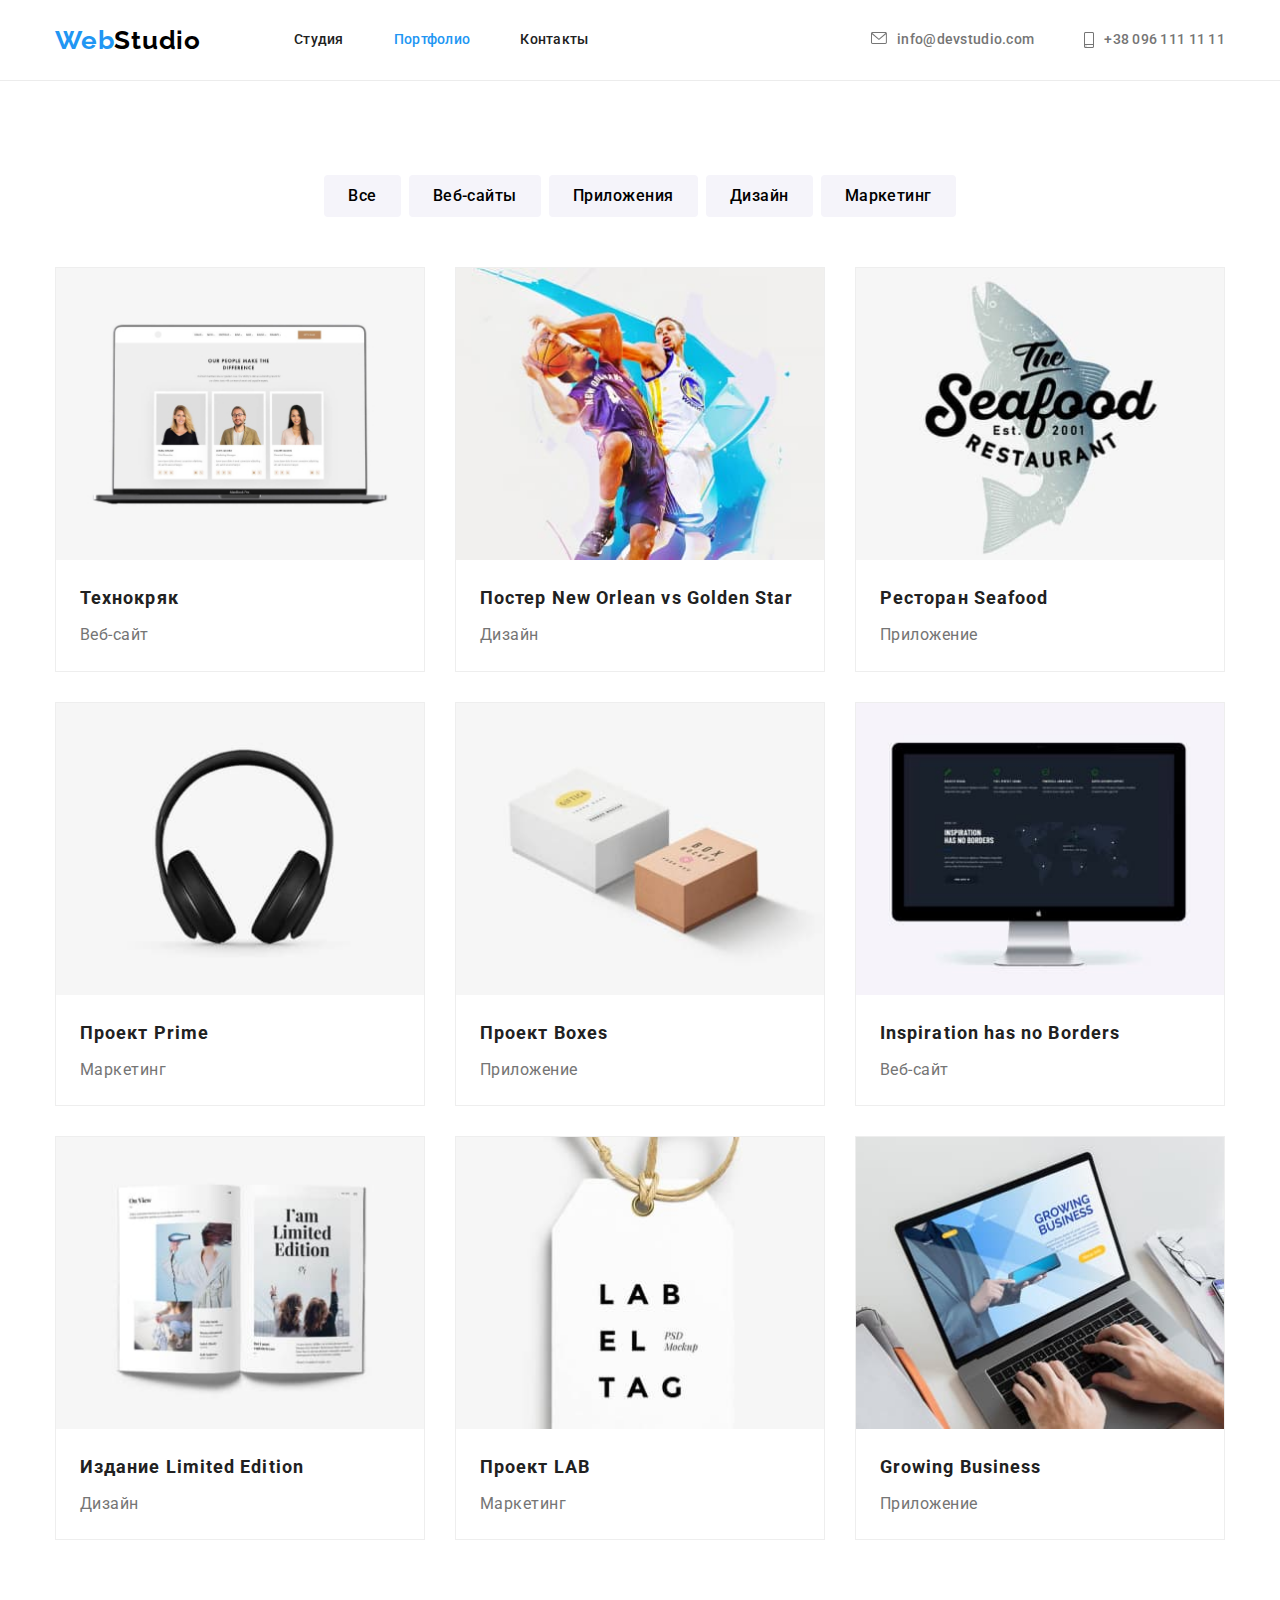
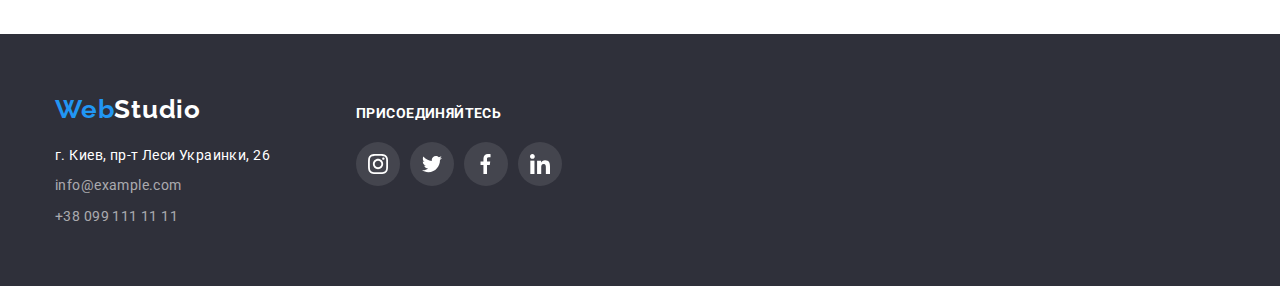
==== portfolio.html @ d99b5629 "Copy hw4" ====
<!DOCTYPE html>
<html lang="ru">

<head>
    <meta charset="UTF-8">
    <meta http-equiv="X-UA-Compatible" content="IE=edge">
    <meta name="viewport" content="width=device-width, initial-scale=1.0">
    <title>WebStudio</title>
    <link rel="preconnect" href="https://fonts.googleapis.com">
    <link rel="preconnect" href="https://fonts.gstatic.com" crossorigin>
    <link href="https://fonts.googleapis.com/css2?family=Raleway:wght@700&family=Roboto:wght@400;500;700;900&display=swap" rel="stylesheet">
    <link rel="stylesheet" href="https://cdnjs.cloudflare.com/ajax/libs/modern-normalize/1.1.0/modern-normalize.min.css">
    <link rel="stylesheet" href="./css/styles.css">

</head>

<body>
    <!-- Header-->

    <header class="header">
        <div class="container">
            <nav class="nav">
                <a class="logo" href="./index.html"><span class="logo-mod-color">Web</span>Studio</a>
                <ul class="site-nav">
                    <li class="site-nav-item"><a href="" class="site-nav-link">Студия</a></li>
                    <li class="site-nav-item"><a href="./portfolio.html" class="site-nav-link active">Портфолио</a></li>
                    <li class="site-nav-item"><a href="" class="site-nav-link">Контакты</a></li>
                </ul>
            </nav>
            <ul class="contacts">
                <li class="contacts-item">
                    <a href="mailto:info@devstudio.com" class="contacts-link mail">
                        <svg class="contacts-link-icon" width="16" height="12">
                            <use href="./images/icons.svg#icon-mail">
                            </use>
                        </svg>
                        info@devstudio.com</a>
                </li>
                <li class="contacts-item"><a href="tel:+380961111111" class="contacts-link phone">
                        <svg class="contacts-link-icon" width="10" height="16">
                            <use href="./images/icons.svg#icon-smartphone">
                            </use>
                        </svg>
                        +38 096 111 11 11</a></li>
    
            </ul>
        </div>
    </header>

    

    <!-- Main -->

    <!-- Our projects -->

    <main>
        <section class="section">
            <div class="container portfolio">
                <h1 class="our-projects-section-title visually-hidden">Наши проекты</h1>
                <ul class="our-projects-button-list">
                    <li class="our-projects-button-list-item"><button type="button" class="button-filter">Все</button></li>
                    <li class="our-projects-button-list-item"><button type="button" class="button-filter">Веб-сайты</button></li>
                    <li class="our-projects-button-list-item"><button type="button" class="button-filter">Приложения</button></li>
                    <li class="our-projects-button-list-item"><button type="button" class="button-filter">Дизайн</button></li>
                    <li class="our-projects-button-list-item"><button type="button" class="button-filter">Маркетинг</button></li>
                </ul>
                <ul class="our-projects-list">
                    <li class="our-projects-list-item">
                        <a href="" class="our-projects-list-item-link">
                            <img class="our-projects-list-photo" src="./images/our-portfolio-images/img1.jpg" width="370" alt="Фото проекта 1">
                            <div class="our-projects-list-item-text">
                                <h2 class="project-title">Технокряк</h2>
                                <p class="project-type">Веб-сайт</p>
                            </div>
                        </a>
                    </li>
                    <li class="our-projects-list-item">
                        <a href="" class="our-projects-list-item-link">
                            <img class="our-projects-list-photo" src="./images/our-portfolio-images/img2.jpg" width="370" alt="Фото проекта 2">
                            <div class="our-projects-list-item-text">
                                <h2 class="project-title">Постер New Orlean vs Golden Star</h2>
                                <p class="project-type">Дизайн</p>
                            </div>
                        </a>
                    </li>
                    <li class="our-projects-list-item">
                        <a href="" class="our-projects-list-item-link">
                            <img class="our-projects-list-photo" src="./images/our-portfolio-images/img3.jpg" width="370" alt="Фото проекта 3">
                            <div class="our-projects-list-item-text">
                                <h2 class="project-title">Ресторан Seafood</h2>
                                <p class="project-type">Приложение</p>
                            </div>
                        </a>
                    </li>
                    <li class="our-projects-list-item">
                        <a href="" class="our-projects-list-item-link">
                            <img class="our-projects-list-photo" src="./images/our-portfolio-images/img4.jpg" width="370" alt="Фото проекта 4">
                            <div class="our-projects-list-item-text">
                                <h2 class="project-title">Проект Prime</h2>
                                <p class="project-type">Маркетинг</p>
                            </div>
                        </a>                       
                    </li>
                    <li class="our-projects-list-item">
                        <a href="" class="our-projects-list-item-link">
                            <img class="our-projects-list-photo" src="./images/our-portfolio-images/img5.jpg" width="370" alt="Фото проекта 5">
                            <div class="our-projects-list-item-text">
                                <h2 class="project-title">Проект Boxes</h2>
                                <p class="project-type">Приложение</p>
                            </div>
                        </a>                       
                    </li>
                    <li class="our-projects-list-item">
                        <a href="" class="our-projects-list-item-link">
                            <img class="our-projects-list-photo" src="./images/our-portfolio-images/img6.jpg" width="370" alt="Фото проекта 6">
                            <div class="our-projects-list-item-text">
                                <h2 class="project-title">Inspiration has no Borders</h2>
                                <p class="project-type">Веб-сайт</p>
                            </div>
                        </a>                       
                    </li>
                    <li class="our-projects-list-item">
                        <a href="" class="our-projects-list-item-link">
                            <img class="our-projects-list-photo" src="./images/our-portfolio-images/img7.jpg" width="370" alt="Фото проекта 7">
                            <div class="our-projects-list-item-text">
                                <h2 class="project-title">Издание Limited Edition</h2>
                                <p class="project-type">Дизайн</p>
                            </div>
                        </a>                       
                    </li>
                    <li class="our-projects-list-item">
                        <a href="" class="our-projects-list-item-link">
                            <img class="our-projects-list-photo" src="./images/our-portfolio-images/img8.jpg" width="370" alt="Фото проекта 8">
                            <div class="our-projects-list-item-text">
                                <h2 class="project-title">Проект LAB</h2>
                                <p class="project-type">Маркетинг</p>
                            </div>
                        </a>                       
                    </li>
                    <li class="our-projects-list-item">
                        <a href="" class="our-projects-list-item-link">
                            <img class="our-projects-list-photo" src="./images/our-portfolio-images/img9.jpg" width="370" alt="Фото проекта 9">
                            <div class="our-projects-list-item-text">
                                <h2 class="project-title">Growing Business</h2>
                                <p class="project-type">Приложение</p>
                            </div>
                        </a>                       
                    </li>
                </ul>
            </div>
        </section>
        
    </main>



    <!-- Footer  -->

    <footer class="footer">
        <div class="container">
            <div class="footer-address-section">
                <a class="logo bottom" href="./index.html"><span class="logo-mod-color">Web</span>Studio</a>
                <address>
                    <ul class="address">
                        <li class="address-list-item"><a href="https://goo.gl/maps/eCUYpjaDpkrnBJZcA" target="_blank"
                                rel="noopener noreferrer" class="adress-location">г. Киев, пр-т
                                Леси
                                Украинки, 26</a></li>
                        <li class="address-list-item"><a href="mailto:info@example.com"
                                class="adress-contacts-link">info@example.com</a></li>
                        <li class="address-list-item"><a href="tel:+380991111111" class="adress-contacts-link">+38 099 111
                                11 11</a>
                        </li>
                    </ul>
                </address>
            </div>
            <div class="footer-social-media-section">
                <p class="footer-social-media-title">Присоединяйтесь</p>
                <ul class="social-media-list">
                    <li class="social-media-item bottom">
                        <a href="">
                            <svg class="social-media-icon" width="20" height="20">
                                <use href="./images/icons.svg#icon-instagram"></use>
                            </svg>
                        </a>
                    </li>
                    <li class="social-media-item bottom">
                        <a href="">
                            <svg class="social-media-icon" width="20" height="20">
                                <use href="./images/icons.svg#icon-twitter"></use>
                            </svg>
                        </a>
                    </li>
                    <li class="social-media-item bottom">
                        <a href="">
                            <svg class="social-media-icon" width="20" height="20">
                                <use href="./images/icons.svg#icon-facebook"></use>
                            </svg>
                        </a>
                    </li>
                    <li class="social-media-item bottom">
                        <a href="">
                            <svg class="social-media-icon" width="20" height="20">
                                <use href="./images/icons.svg#icon-linkedin"></use>
                            </svg>
                        </a>
                    </li>
                </ul>
    
            </div>
    
        </div>
    </footer>
</body>

</html>
---- css/styles.css ----
:root {
  --main-background-color: #ffffff;
  --second-background-color: #2f303a;
  --third-background-color: #f5f4fa;
  --accent-color: #2196f3;
  --main-content-text-color: #212121;
  --second-content-text-color: #757575;
  --card-border-color: #eeeeee;
  --passive-icon-color: #afb1b8;
}

/* Global */

body {
  font-family: 'Roboto', sans-serif;
  background-color: var(--main-background-color);
  color: var(--main-content-text-color);
}

a {
  text-decoration: none;
  color: inherit;
}
ul {
  list-style: none;
  padding: 0;
  margin: 0;
}
h1,
h2,
h3,
p {
  margin: 0 0;
}
img {
  display: block;
  max-width: 100%;
  height: auto;
}
.container {
  margin: 0 auto;
  padding-left: 15px;
  padding-right: 15px;
  width: 1200px;
}
.section {
  padding-top: 94px;
  padding-bottom: 94px;
}
.card {
  box-shadow: 0px 1px 3px rgba(0, 0, 0, 0.12), 0px 1px 1px rgba(0, 0, 0, 0.14),
    0px 2px 1px rgba(0, 0, 0, 0.2);
}
.visually-hidden {
  position: absolute;
  width: 1px;
  height: 1px;
  margin: -1px;
  border: 0;
  padding: 0;
  white-space: nowrap;
  clip-path: inset(100%);
  clip: rect(0 0 0 0);
  overflow: hidden;
}

/* Header */

.header {
  border-bottom: 1px solid #ececec;
}
.header .container {
  display: flex;
}
.nav {
  display: flex;
  align-items: center;
}
.site-nav {
  display: flex;
  flex-direction: row;
  justify-content: space-between;
  align-items: center;
  margin-left: 93px;
}
.contacts {
  display: flex;
  flex-direction: row;
  justify-content: space-between;
  align-items: center;
  margin-left: auto;
}
.logo {
  font-family: 'Raleway', sans-serif;
  font-weight: 700;
  font-size: 26px;
  line-height: 1.17;
  letter-spacing: 0.03em;
  color: #000000;
}
.logo-mod-color {
  color: var(--accent-color);
}
.site-nav-item,
.contacts-item {
  margin-right: 50px;
}
.site-nav-item:last-child,
.contacts-item:last-child {
  margin-right: 0;
}

.site-nav-link,
.contacts-link {
  display: inline-flex;
  text-align: center;
  color: var(--main-content-text-color);
  font-weight: 500;
  font-size: 14px;
  line-height: 1.14;
  letter-spacing: 0.02em;
  padding: 32px 0px 32px;
}
.contacts-link-icon {
  margin-right: 10px;
  fill: currentColor;
}
.site-nav-link:hover,
.site-nav-link:focus {
  color: var(--accent-color);
}
.contacts-link {
  color: var(--second-content-text-color);
}
.contacts-link:hover,
.contacts-link:focus {
  color: var(--accent-color);
}

/* Main */

.hero {
  background-color: var(--second-background-color);
  max-width: 1600px;
  margin-left: auto;
  margin-right: auto;
  text-align: center;
  padding: 200px;
  background-image: linear-gradient(to right, rgba(47, 48, 58, 0.4), rgba(47, 48, 58, 0.4)),
    url(../images/hero/hero_background.jpg);
  background-position: center;
  background-repeat: no-repeat;
  background-size: cover;
}
.hero-title {
  width: 695px;
  color: var(--main-background-color);
  text-transform: uppercase;
  font-size: 44px;
  line-height: 1.36;
  letter-spacing: 0.06em;
  margin: 0 auto 30px auto;
}
.button {
  display: inline-block;
  padding: 10px 32px;
  border-radius: 4px;
  border: none;
  outline: none;
  background-color: var(--accent-color);
  color: var(--main-background-color);
  font-family: inherit;
  font-weight: 700;
  font-size: 16px;
  line-height: 1.88;
  letter-spacing: 0.06em;
  cursor: pointer;
}
.active {
  color: var(--accent-color);
}

/* Advantages section */

.advantages-section-list {
  display: flex;
  flex-direction: row;
  justify-content: space-between;
}
.advantages-section-item {
  display: inline-block;
  max-width: 270px;
}
.advantages-section-item-svg-background {
  display: flex;
  background-color: var(--third-background-color);
  border-radius: 4px;
  margin-bottom: 30px;
  justify-content: center;
}
.advantages-section-item-icon {
  height: 120px;
}
.advantages-section-title {
  margin-bottom: 10px;
  font-size: 14px;
  font-weight: 700;
  line-height: 1.17;
  text-align: left;
  letter-spacing: 0.03em;
  text-transform: uppercase;
}
.advantages-section-text {
  color: var(--second-content-text-color);
  font-size: 14px;
  font-weight: 400;
  line-height: 1.71;
  text-align: left;
  letter-spacing: 0.03em;
}

/* What we do section */

.section.works {
  padding-top: 0;
}

.section-title.works {
  font-size: 36px;
  line-height: 1.17;
  text-align: center;
  letter-spacing: 0.03em;
  margin-bottom: 50px;
}
.our-works-list {
  display: flex;
  flex-direction: row;
  justify-content: space-between;
}

/* Our team section */

.section.our-team {
  background-color: var(--third-background-color);
}
.our-team-section-title {
  text-align: center;
  margin-bottom: 50px;
  font-weight: 700;
  font-size: 36px;
  line-height: 1.17;
  letter-spacing: 0.03em;
}
.our-team-section-list {
  display: flex;
  flex-direction: row;
  justify-content: space-between;
}
.our-team-section-list-item {
  background-color: var(--main-background-color);
  border-radius: 4px;
}
.our-team-section-list-item-text {
  text-align: center;
  padding: 30px 32px;
}
.our-team-member-name {
  font-weight: 500;
  font-size: 16px;
  line-height: 1.17;
  letter-spacing: 0.03em;
  margin-bottom: 10px;
}
.our-team-member-position {
  color: var(--second-content-text-color);
  font-weight: 400;
  font-size: 16px;
  line-height: 1.17;
  letter-spacing: 0.03em;
  margin-bottom: 16px;
}
.social-media-list {
  display: flex;
  justify-content: space-between;
}
.social-media-item {
  width: 44px;
  height: 44px;
  padding: 12px;
  border-radius: 50%;
  color: var(--passive-icon-color);
}
.social-media-icon {
  fill: currentColor;
}
.social-media-item:hover,
.social-media-item:focus {
  color: var(--main-background-color);
  background-color: var(--accent-color);
  cursor: pointer;
}

/* Our clients */
.section-title.clients {
  font-weight: 700;
  font-size: 36px;
  line-height: 1.17;
  text-align: center;
  letter-spacing: 0.03em;
  margin-bottom: 50px;
}
.our-clients-list {
  display: flex;
  justify-content: space-between;
}
.our-clients-list-item {
  color: var(--passive-icon-color);
  display: flex;
  justify-content: center;
  align-items: center;
  width: 170px;
  height: 92px;
  border: 1px solid var(--passive-icon-color);
  border-radius: 4px;
  padding: 16px 32px;
}
.our-clients-icon {
  fill: currentColor;
}
.our-clients-list-item:hover,
.our-clients-list-item:focus {
  color: var(--accent-color);
  border-color: var(--accent-color);
  cursor: pointer;
}

/* Footer */

.footer {
  color: var(--main-background-color);
  background-color: var(--second-background-color);
  padding-top: 60px;
  padding-bottom: 60px;
}
.logo.bottom {
  display: inline-block;
  color: inherit;
  margin-bottom: 20px;
}
.address {
  width: 231px;
}
.adress-contacts-link,
.adress-location {
  display: inline-block;
  font-style: normal;
  font-weight: 400;
  font-size: 14px;
  line-height: 1.46;
  letter-spacing: 0.03em;
}
.address-list-item {
  margin-bottom: 10px;
}
.address-list-item:last-child {
  margin-bottom: 0;
}
.adress-contacts-link:hover,
.adress-contacts-link:focus {
  color: var(--accent-color);
}
.adress-contacts-link {
  color: rgba(255, 255, 255, 0.6);
}
.footer .container {
  display: flex;
  align-items: baseline;
}
.footer-social-media-section {
  width: 206px;
  margin-left: 70px;
}
.footer-social-media-title {
  font-weight: 700;
  font-size: 14px;
  line-height: 1.14;
  letter-spacing: 0.03em;
  text-transform: uppercase;

  margin-bottom: 20px;
}
.social-media-item.bottom {
  background-color: rgba(255, 255, 255, 0.1);
  color: currentColor;
}
.social-media-item.bottom:hover,
.social-media-item.bottom:focus {
  background-color: var(--accent-color);
  cursor: pointer;
}
/* Portfolio */

/* Our projects */

.our-projects-button-list {
  display: flex;
  justify-content: center;
  margin-bottom: 50px;
}
.button-filter {
  background-color: var(--third-background-color);
  font-family: inherit;
  font-weight: 500;
  font-size: 16px;
  line-height: 1.63;
  letter-spacing: 0.03em;
  padding: 6px 22px;
  border-radius: 4px;
  border-color: transparent;
  cursor: pointer;
}

.our-projects-button-list-item:not(:last-child) {
  margin-right: 8px;
}
.button-filter:hover,
.button-filter:focus {
  background-color: var(--accent-color);
  color: var(--main-background-color);
  box-shadow: 0px 3px 1px rgba(0, 0, 0, 0.1), 0px 1px 2px rgba(0, 0, 0, 0.08),
    0px 2px 2px rgba(0, 0, 0, 0.12);
}

/* Our projects */
.our-projects-list {
  display: flex;
  flex-direction: row;
  flex-wrap: wrap;
}
.our-projects-list-item-text {
  padding: 20px 24px;
}
.project-title {
  margin-bottom: 4px;
  font-weight: 700;
  font-size: 18px;
  line-height: 2;
  letter-spacing: 0.06em;
  text-align: left;
}
.project-type {
  color: var(--second-content-text-color);
  font-weight: 400;
  font-size: 16px;
  line-height: 1.88;
  letter-spacing: 0.03em;
  text-align: left;
}
.our-projects-list-item {
  display: inline-block;
  width: calc((100% - 60px) / 3);
  margin-bottom: 30px;
  margin-right: 30px;
  border-style: solid;
  border-width: 1px;
  border-color: var(--card-border-color);
}
.our-projects-list-item-link {
  display: block;
}
.our-projects-list-item-link:hover,
.our-projects-list-item-link:focus {
  box-shadow: 0px 1px 1px rgba(0, 0, 0, 0.12), 0px 4px 4px rgba(0, 0, 0, 0.06),
    1px 4px 6px rgba(0, 0, 0, 0.16);
}

.our-projects-list-item:nth-child(3n) {
  margin-right: 0;
}
.our-projects-list-item:nth-last-child(-n + 3) {
  margin-bottom: 0;
}
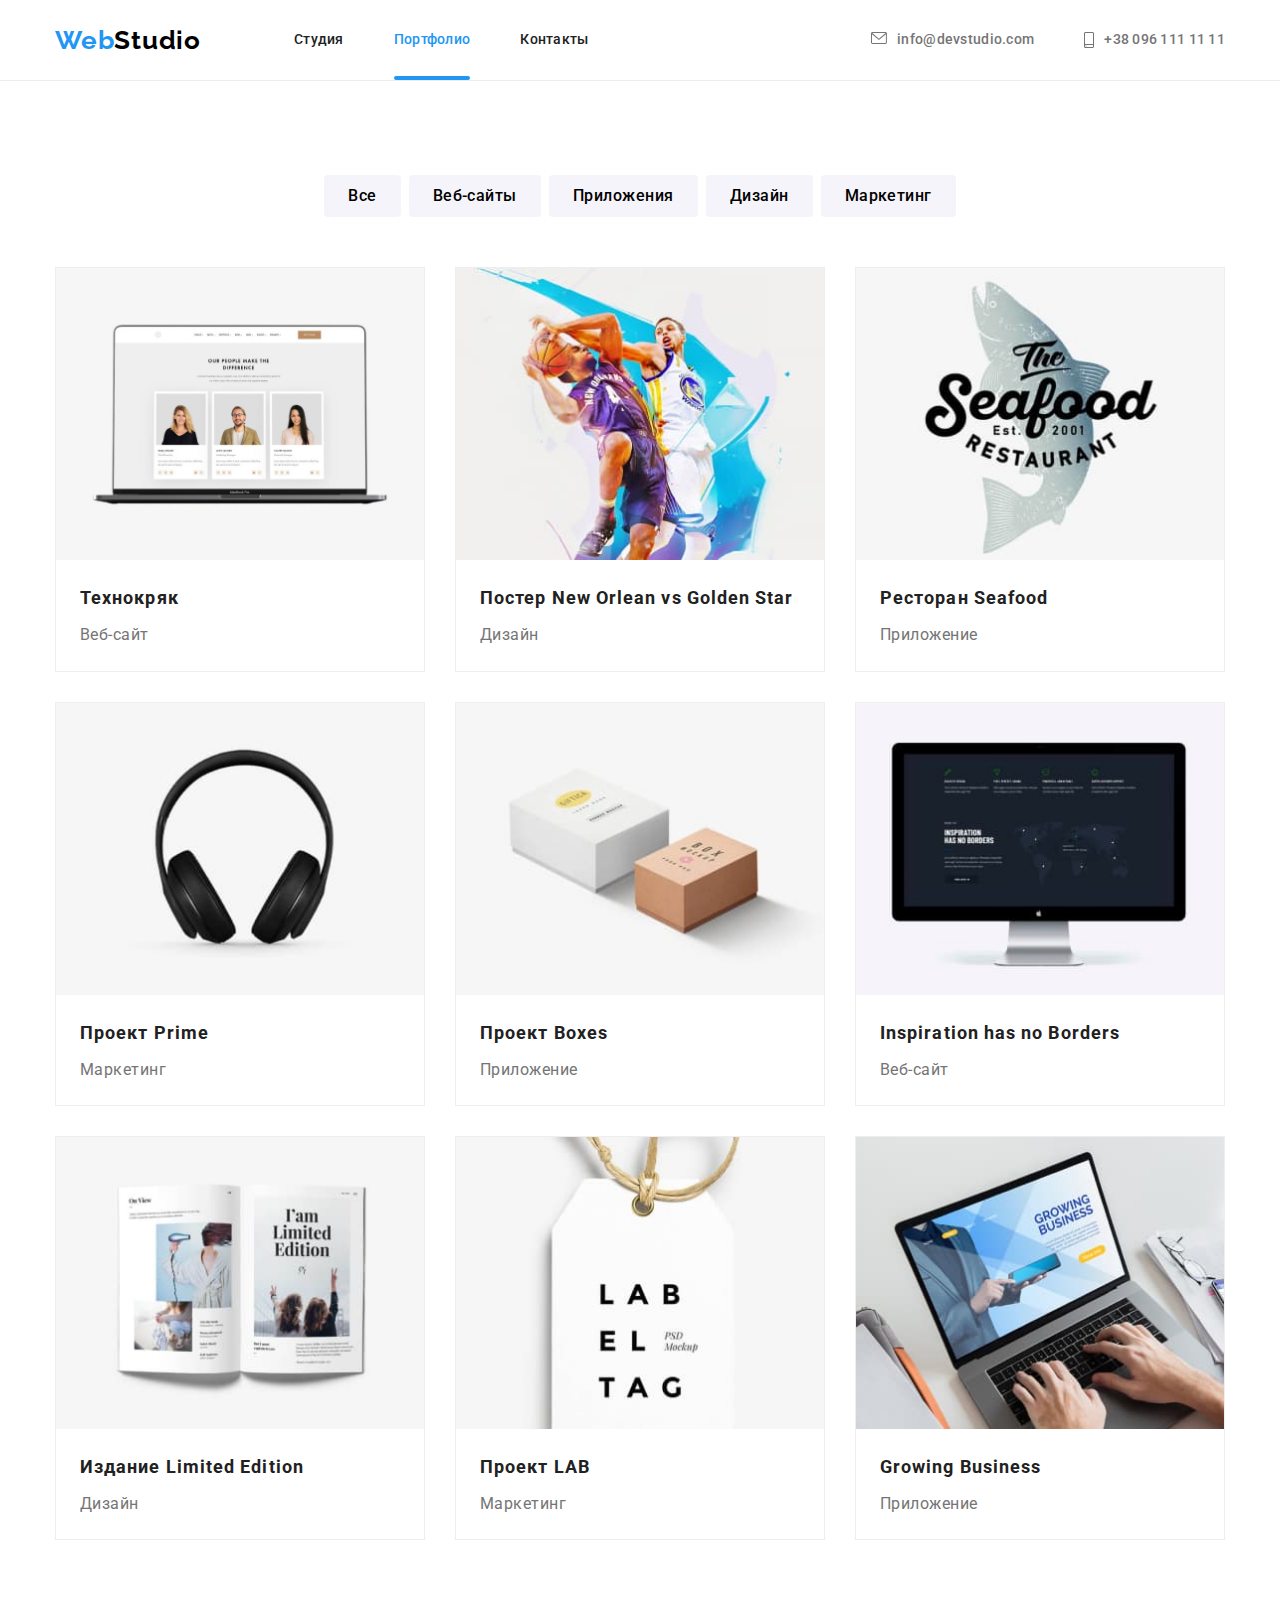
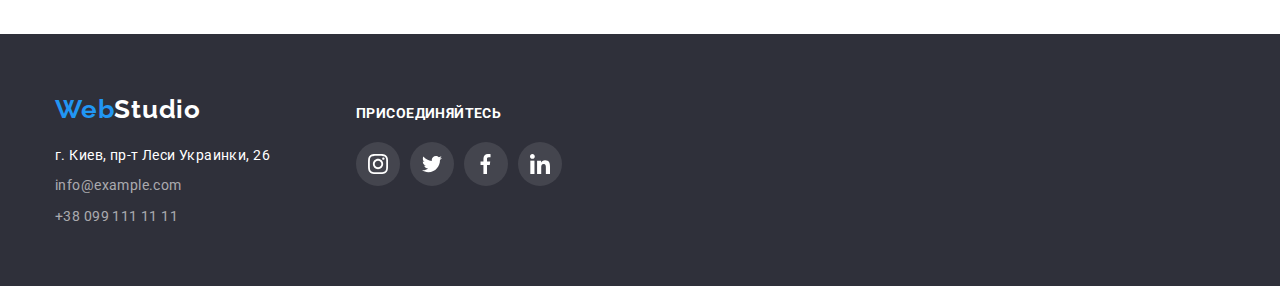
==== commit 399ccb79: "Cover projects item, modal animation" ====
--- a/portfolio.html
+++ b/portfolio.html
@@ -67,7 +67,13 @@
                 <ul class="our-projects-list">
                     <li class="our-projects-list-item">
                         <a href="" class="our-projects-list-item-link">
-                            <img class="our-projects-list-photo" src="./images/our-portfolio-images/img1.jpg" width="370" alt="Фото проекта 1">
+                            <div class="projects-list-item-cover">
+                                <img class="our-projects-list-photo" src="./images/our-portfolio-images/img1.jpg" width="370" alt="Фото проекта 1">
+                                <p class="projects-list-item-cover-text">
+                                    Ресурс предлагает комплексные предложения с разным уровнем функционала и сервисов. 
+                                    Все это позволит посетителю получить исчерпывающие сведения о компании или частном лице.
+                                </p>
+                            </div>                            
                             <div class="our-projects-list-item-text">
                                 <h2 class="project-title">Технокряк</h2>
                                 <p class="project-type">Веб-сайт</p>
@@ -76,7 +82,13 @@
                     </li>
                     <li class="our-projects-list-item">
                         <a href="" class="our-projects-list-item-link">
-                            <img class="our-projects-list-photo" src="./images/our-portfolio-images/img2.jpg" width="370" alt="Фото проекта 2">
+                            <div class="projects-list-item-cover">
+                                <img class="our-projects-list-photo" src="./images/our-portfolio-images/img2.jpg" width="370" alt="Фото проекта 2">
+                                <p class="projects-list-item-cover-text">
+                                    Ресурс предлагает комплексные предложения с разным уровнем функционала и сервисов.
+                                    Все это позволит посетителю получить исчерпывающие сведения о компании или частном лице.
+                                </p>
+                            </div>
                             <div class="our-projects-list-item-text">
                                 <h2 class="project-title">Постер New Orlean vs Golden Star</h2>
                                 <p class="project-type">Дизайн</p>
@@ -85,7 +97,13 @@
                     </li>
                     <li class="our-projects-list-item">
                         <a href="" class="our-projects-list-item-link">
-                            <img class="our-projects-list-photo" src="./images/our-portfolio-images/img3.jpg" width="370" alt="Фото проекта 3">
+                            <div class="projects-list-item-cover">
+                                <img class="our-projects-list-photo" src="./images/our-portfolio-images/img3.jpg" width="370" alt="Фото проекта 3">
+                                <p class="projects-list-item-cover-text">
+                                    Ресурс предлагает комплексные предложения с разным уровнем функционала и сервисов.
+                                    Все это позволит посетителю получить исчерпывающие сведения о компании или частном лице.
+                                </p>
+                            </div>
                             <div class="our-projects-list-item-text">
                                 <h2 class="project-title">Ресторан Seafood</h2>
                                 <p class="project-type">Приложение</p>
@@ -94,7 +112,13 @@
                     </li>
                     <li class="our-projects-list-item">
                         <a href="" class="our-projects-list-item-link">
-                            <img class="our-projects-list-photo" src="./images/our-portfolio-images/img4.jpg" width="370" alt="Фото проекта 4">
+                            <div class="projects-list-item-cover">
+                                <img class="our-projects-list-photo" src="./images/our-portfolio-images/img4.jpg" width="370" alt="Фото проекта 4">
+                                <p class="projects-list-item-cover-text">
+                                    Ресурс предлагает комплексные предложения с разным уровнем функционала и сервисов.
+                                    Все это позволит посетителю получить исчерпывающие сведения о компании или частном лице.
+                                </p>
+                            </div>
                             <div class="our-projects-list-item-text">
                                 <h2 class="project-title">Проект Prime</h2>
                                 <p class="project-type">Маркетинг</p>
@@ -103,7 +127,13 @@
                     </li>
                     <li class="our-projects-list-item">
                         <a href="" class="our-projects-list-item-link">
-                            <img class="our-projects-list-photo" src="./images/our-portfolio-images/img5.jpg" width="370" alt="Фото проекта 5">
+                            <div class="projects-list-item-cover">
+                                <img class="our-projects-list-photo" src="./images/our-portfolio-images/img5.jpg" width="370" alt="Фото проекта 5">
+                                <p class="projects-list-item-cover-text">
+                                    Ресурс предлагает комплексные предложения с разным уровнем функционала и сервисов.
+                                    Все это позволит посетителю получить исчерпывающие сведения о компании или частном лице.
+                                </p>
+                            </div>
                             <div class="our-projects-list-item-text">
                                 <h2 class="project-title">Проект Boxes</h2>
                                 <p class="project-type">Приложение</p>
@@ -112,7 +142,13 @@
                     </li>
                     <li class="our-projects-list-item">
                         <a href="" class="our-projects-list-item-link">
-                            <img class="our-projects-list-photo" src="./images/our-portfolio-images/img6.jpg" width="370" alt="Фото проекта 6">
+                            <div class="projects-list-item-cover">
+                                <img class="our-projects-list-photo" src="./images/our-portfolio-images/img6.jpg" width="370" alt="Фото проекта 6">
+                                <p class="projects-list-item-cover-text">
+                                    Ресурс предлагает комплексные предложения с разным уровнем функционала и сервисов.
+                                    Все это позволит посетителю получить исчерпывающие сведения о компании или частном лице.
+                                </p>
+                            </div>
                             <div class="our-projects-list-item-text">
                                 <h2 class="project-title">Inspiration has no Borders</h2>
                                 <p class="project-type">Веб-сайт</p>
@@ -121,7 +157,13 @@
                     </li>
                     <li class="our-projects-list-item">
                         <a href="" class="our-projects-list-item-link">
-                            <img class="our-projects-list-photo" src="./images/our-portfolio-images/img7.jpg" width="370" alt="Фото проекта 7">
+                            <div class="projects-list-item-cover">
+                                <img class="our-projects-list-photo" src="./images/our-portfolio-images/img7.jpg" width="370" alt="Фото проекта 7">
+                                <p class="projects-list-item-cover-text">
+                                    Ресурс предлагает комплексные предложения с разным уровнем функционала и сервисов.
+                                    Все это позволит посетителю получить исчерпывающие сведения о компании или частном лице.
+                                </p>
+                            </div>
                             <div class="our-projects-list-item-text">
                                 <h2 class="project-title">Издание Limited Edition</h2>
                                 <p class="project-type">Дизайн</p>
@@ -130,7 +172,13 @@
                     </li>
                     <li class="our-projects-list-item">
                         <a href="" class="our-projects-list-item-link">
-                            <img class="our-projects-list-photo" src="./images/our-portfolio-images/img8.jpg" width="370" alt="Фото проекта 8">
+                            <div class="projects-list-item-cover">
+                                <img class="our-projects-list-photo" src="./images/our-portfolio-images/img8.jpg" width="370" alt="Фото проекта 8">
+                                <p class="projects-list-item-cover-text">
+                                    Ресурс предлагает комплексные предложения с разным уровнем функционала и сервисов.
+                                    Все это позволит посетителю получить исчерпывающие сведения о компании или частном лице.
+                                </p>
+                            </div>
                             <div class="our-projects-list-item-text">
                                 <h2 class="project-title">Проект LAB</h2>
                                 <p class="project-type">Маркетинг</p>
@@ -139,7 +187,13 @@
                     </li>
                     <li class="our-projects-list-item">
                         <a href="" class="our-projects-list-item-link">
-                            <img class="our-projects-list-photo" src="./images/our-portfolio-images/img9.jpg" width="370" alt="Фото проекта 9">
+                            <div class="projects-list-item-cover">
+                                <img class="our-projects-list-photo" src="./images/our-portfolio-images/img9.jpg" width="370" alt="Фото проекта 9">
+                                <p class="projects-list-item-cover-text">
+                                    Ресурс предлагает комплексные предложения с разным уровнем функционала и сервисов.
+                                    Все это позволит посетителю получить исчерпывающие сведения о компании или частном лице.
+                                </p>
+                            </div>
                             <div class="our-projects-list-item-text">
                                 <h2 class="project-title">Growing Business</h2>
                                 <p class="project-type">Приложение</p>
--- a/css/styles.css
+++ b/css/styles.css
@@ -7,6 +7,8 @@
   --second-content-text-color: #757575;
   --card-border-color: #eeeeee;
   --passive-icon-color: #afb1b8;
+
+  --animation-timing-function: cubic-bezier(0.4, 0, 0.2, 1);
 }
 
 /* Global */
@@ -63,6 +65,58 @@
   clip: rect(0 0 0 0);
   overflow: hidden;
 }
+.backdrop {
+  position: fixed;
+  top: 0;
+  left: 0;
+  
+  width: 100vw;
+  height: 100vh;
+  
+  background-color: rgba(0, 0, 0, 0.2);
+
+  opacity: 1;
+  transition: opacity 250ms var(--animation-timing-function);
+  }
+.backdrop.is-hidden {
+  opacity: 0;
+  pointer-events: none;
+}
+.backdrop.is-hidden .modal {
+  transform: translate(-50%, -50%) scale(1.1);
+}
+.modal {
+  position: absolute;
+
+  top: 50%;
+  left: 50%;
+  transform: translate(-50%, -50%) scale(1);
+
+  width: 528px;
+  height: 581px;
+
+
+  background: var(--main-background-color);
+  box-shadow: 0px 1px 3px rgba(0, 0, 0, 0.12),  0px 1px 1px rgba(0, 0, 0, 0.14),  0px 2px 1px rgba(0, 0, 0, 0.2);
+  border-radius: 4px;
+
+  transition: transform 250ms var(--animation-timing-function);
+}
+.modal button {
+  position: absolute;
+  top: 8px;
+  right: 8px;
+
+  width: 30px;
+  height: 30px;
+
+  background-color: var(--main-background-color);
+  border-radius: 50%;
+  border: 1px solid rgba(0, 0, 0, 0.1);
+  background-image: url(../images/x.svg);
+  background-repeat: no-repeat;
+  background-position: center;
+}
 
 /* Header */
 
@@ -104,6 +158,8 @@
 .site-nav-item,
 .contacts-item {
   margin-right: 50px;
+
+  position: relative;
 }
 .site-nav-item:last-child,
 .contacts-item:last-child {
@@ -119,7 +175,24 @@
   font-size: 14px;
   line-height: 1.14;
   letter-spacing: 0.02em;
-  padding: 32px 0px 32px;
+  padding: 32px 0px 32px;  
+}
+.site-nav-link::after {
+  content: '';
+  position: absolute;
+  bottom: 0;
+
+  width: 100%;
+  height: 4px;
+  border-radius: 2px;
+
+
+  background-color: var(--accent-color);
+  transform: scaleX(0);
+  transition: transform 250ms var(--animation-timing-function);
+}
+.site-nav-link:hover::after {
+  transform: scaleX(1);
 }
 .contacts-link-icon {
   margin-right: 10px;
@@ -179,7 +252,16 @@
 .active {
   color: var(--accent-color);
 }
-
+.site-nav-link.active::after {
+  content: '';
+  position: absolute;
+  bottom: 0;
+  width: 100%;
+  height: 4px;
+  border-radius: 2px;
+  transform: scaleX(1);
+  background-color: var(--accent-color);
+}
 /* Advantages section */
 
 .advantages-section-list {
@@ -468,11 +550,39 @@
 .our-projects-list-item-link {
   display: block;
 }
+.projects-list-item-cover {
+  position: relative;
+  overflow: hidden;
+}
+.projects-list-item-cover-text {
+  position: absolute;
+  top: 0;  
+
+  width: 100%;
+  height: 100%;
+
+  transform: translateY(101%);
+  transition: transform 250ms var(--animation-timing-function);
+
+  padding: 63px 24px;
+  font-weight: 400;
+  font-size: 18px;
+  line-height: 1.56;
+  letter-spacing: 0.03em;
+
+  color: var(--main-background-color);
+  background-color: rgba(33, 150, 243, 0.9);;
+  
+}
 .our-projects-list-item-link:hover,
 .our-projects-list-item-link:focus {
   box-shadow: 0px 1px 1px rgba(0, 0, 0, 0.12), 0px 4px 4px rgba(0, 0, 0, 0.06),
     1px 4px 6px rgba(0, 0, 0, 0.16);
 }
+.our-projects-list-item-link:hover .projects-list-item-cover-text,
+.our-projects-list-item-link:focus .projects-list-item-cover-text {
+  transform: translateY(0%);
+}
 
 .our-projects-list-item:nth-child(3n) {
   margin-right: 0;
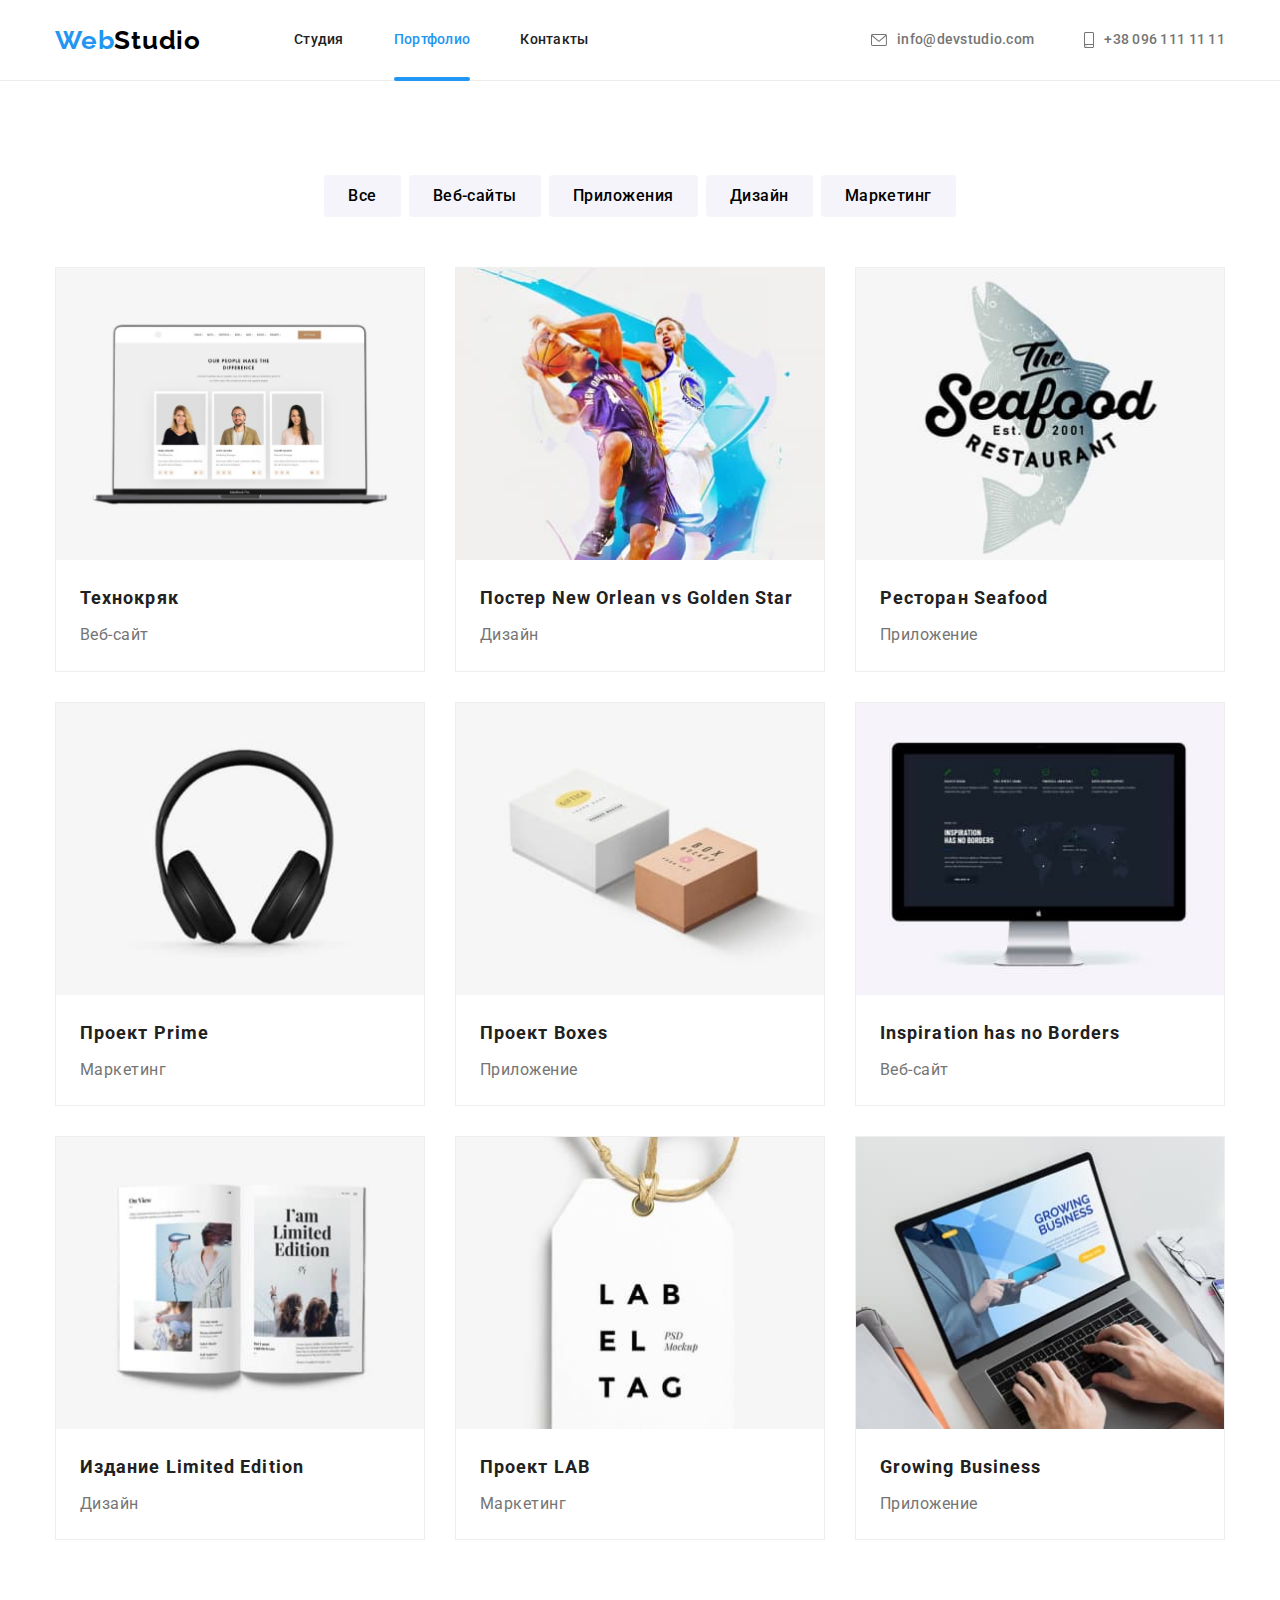
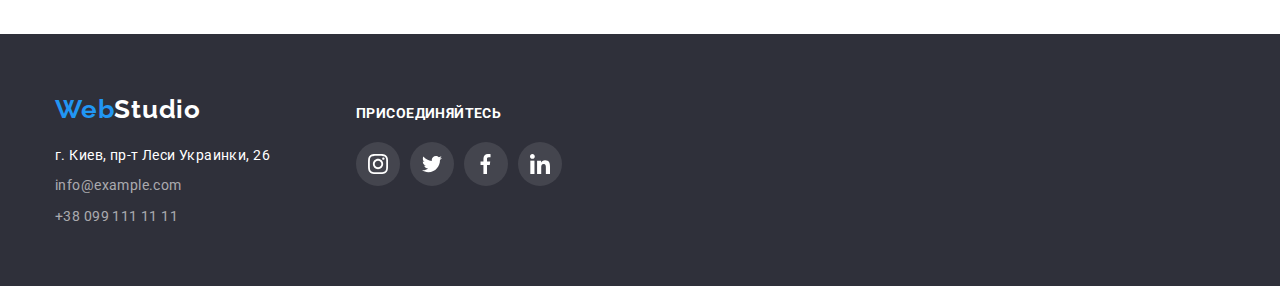
==== commit 314a86c4: "add animations to hover and focus" ====
--- a/portfolio.html
+++ b/portfolio.html
@@ -22,7 +22,7 @@
             <nav class="nav">
                 <a class="logo" href="./index.html"><span class="logo-mod-color">Web</span>Studio</a>
                 <ul class="site-nav">
-                    <li class="site-nav-item"><a href="" class="site-nav-link">Студия</a></li>
+                    <li class="site-nav-item"><a href="./index.html" class="site-nav-link">Студия</a></li>
                     <li class="site-nav-item"><a href="./portfolio.html" class="site-nav-link active">Портфолио</a></li>
                     <li class="site-nav-item"><a href="" class="site-nav-link">Контакты</a></li>
                 </ul>
@@ -233,28 +233,28 @@
                 <ul class="social-media-list">
                     <li class="social-media-item bottom">
                         <a href="">
-                            <svg class="social-media-icon" width="20" height="20">
+                            <svg class="social-media-icon bottom" width="20" height="20">
                                 <use href="./images/icons.svg#icon-instagram"></use>
                             </svg>
                         </a>
                     </li>
                     <li class="social-media-item bottom">
                         <a href="">
-                            <svg class="social-media-icon" width="20" height="20">
+                            <svg class="social-media-icon bottom" width="20" height="20">
                                 <use href="./images/icons.svg#icon-twitter"></use>
                             </svg>
                         </a>
                     </li>
                     <li class="social-media-item bottom">
                         <a href="">
-                            <svg class="social-media-icon" width="20" height="20">
+                            <svg class="social-media-icon bottom" width="20" height="20">
                                 <use href="./images/icons.svg#icon-facebook"></use>
                             </svg>
                         </a>
                     </li>
                     <li class="social-media-item bottom">
                         <a href="">
-                            <svg class="social-media-icon" width="20" height="20">
+                            <svg class="social-media-icon bottom" width="20" height="20">
                                 <use href="./images/icons.svg#icon-linkedin"></use>
                             </svg>
                         </a>
--- a/css/styles.css
+++ b/css/styles.css
@@ -169,18 +169,19 @@
 .site-nav-link,
 .contacts-link {
   display: inline-flex;
-  text-align: center;
   color: var(--main-content-text-color);
   font-weight: 500;
   font-size: 14px;
   line-height: 1.14;
   letter-spacing: 0.02em;
-  padding: 32px 0px 32px;  
+  padding: 32px 0px 32px;
+  align-items: center;  
+  transition: color 250ms var(--animation-timing-function);
 }
 .site-nav-link::after {
   content: '';
   position: absolute;
-  bottom: 0;
+  bottom: -1px;
 
   width: 100%;
   height: 4px;
@@ -204,6 +205,7 @@
 }
 .contacts-link {
   color: var(--second-content-text-color);
+  transition: color 250ms var(--animation-timing-function);
 }
 .contacts-link:hover,
 .contacts-link:focus {
@@ -249,13 +251,17 @@
   letter-spacing: 0.06em;
   cursor: pointer;
 }
+.button:hover,
+.button:focus {
+  box-shadow: 0px 4px 4px rgba(0, 0, 0, 0.15);
+}
 .active {
   color: var(--accent-color);
 }
 .site-nav-link.active::after {
   content: '';
   position: absolute;
-  bottom: 0;
+  bottom: -1px;
   width: 100%;
   height: 4px;
   border-radius: 2px;
@@ -319,6 +325,29 @@
   flex-direction: row;
   justify-content: space-between;
 }
+.our-works-list-item-cover {
+  position: relative;
+}
+.our-works-list-item-cover-text {
+  position: absolute;
+  bottom: 0;
+
+  width: 100%;
+  height: 24%;
+
+  display: flex;
+  justify-content: center;
+  padding: 27px 0;
+
+  font-weight: 700;
+  font-size: 14px;
+  line-height: 1.14;
+  letter-spacing: 0.03em;
+  text-transform: uppercase;
+  color: var(--main-background-color);
+
+  background-color: rgba(47, 48, 58, 0.8);;
+}
 
 /* Our team section */
 
@@ -370,17 +399,23 @@
   height: 44px;
   padding: 12px;
   border-radius: 50%;
-  color: var(--passive-icon-color);
+  background-color: var(--main-background-color);
+  transition: background-color 250ms var(--animation-timing-function);
 }
 .social-media-icon {
-  fill: currentColor;
+  fill: var(--passive-icon-color);
+  transition: color 250ms var(--animation-timing-function);
 }
 .social-media-item:hover,
 .social-media-item:focus {
-  color: var(--main-background-color);
   background-color: var(--accent-color);
   cursor: pointer;
 }
+.social-media-item:hover .social-media-icon,
+.social-media-item:focus .social-media-icon {
+  fill: var(--main-background-color);
+}
+
 
 /* Our clients */
 .section-title.clients {
@@ -405,15 +440,21 @@
   border: 1px solid var(--passive-icon-color);
   border-radius: 4px;
   padding: 16px 32px;
-}
-.our-clients-icon {
-  fill: currentColor;
+  transition: border-color 250ms var(--animation-timing-function);
 }
 .our-clients-list-item:hover,
 .our-clients-list-item:focus {
   color: var(--accent-color);
   border-color: var(--accent-color);
   cursor: pointer;
+}
+.our-clients-icon {
+  fill: var(--passive-icon-color);
+  transition: fill 250ms var(--animation-timing-function);
+}
+.our-clients-list-item:hover .our-clients-icon,
+.our-clients-list-item:focus .our-clients-icon {
+  fill: var(--accent-color);
 }
 
 /* Footer */
@@ -440,6 +481,7 @@
   font-size: 14px;
   line-height: 1.46;
   letter-spacing: 0.03em;
+  transition: color 250ms var(--animation-timing-function);
 }
 .address-list-item {
   margin-bottom: 10px;
@@ -473,7 +515,10 @@
 }
 .social-media-item.bottom {
   background-color: rgba(255, 255, 255, 0.1);
-  color: currentColor;
+  transition: background-color 250ms var(--animation-timing-function);
+}
+.social-media-icon.bottom {
+  fill: var(--main-background-color);
 }
 .social-media-item.bottom:hover,
 .social-media-item.bottom:focus {
@@ -500,6 +545,7 @@
   border-radius: 4px;
   border-color: transparent;
   cursor: pointer;
+  transition: color 250ms var(--animation-timing-function), background-color 250ms var(--animation-timing-function), box-shadow 250ms var(--animation-timing-function);
 }
 
 .our-projects-button-list-item:not(:last-child) {
@@ -509,8 +555,7 @@
 .button-filter:focus {
   background-color: var(--accent-color);
   color: var(--main-background-color);
-  box-shadow: 0px 3px 1px rgba(0, 0, 0, 0.1), 0px 1px 2px rgba(0, 0, 0, 0.08),
-    0px 2px 2px rgba(0, 0, 0, 0.12);
+  box-shadow: 0px 3px 1px rgba(0, 0, 0, 0.1), 0px 1px 2px rgba(0, 0, 0, 0.08), 0px 2px 2px rgba(0, 0, 0, 0.12);
 }
 
 /* Our projects */
